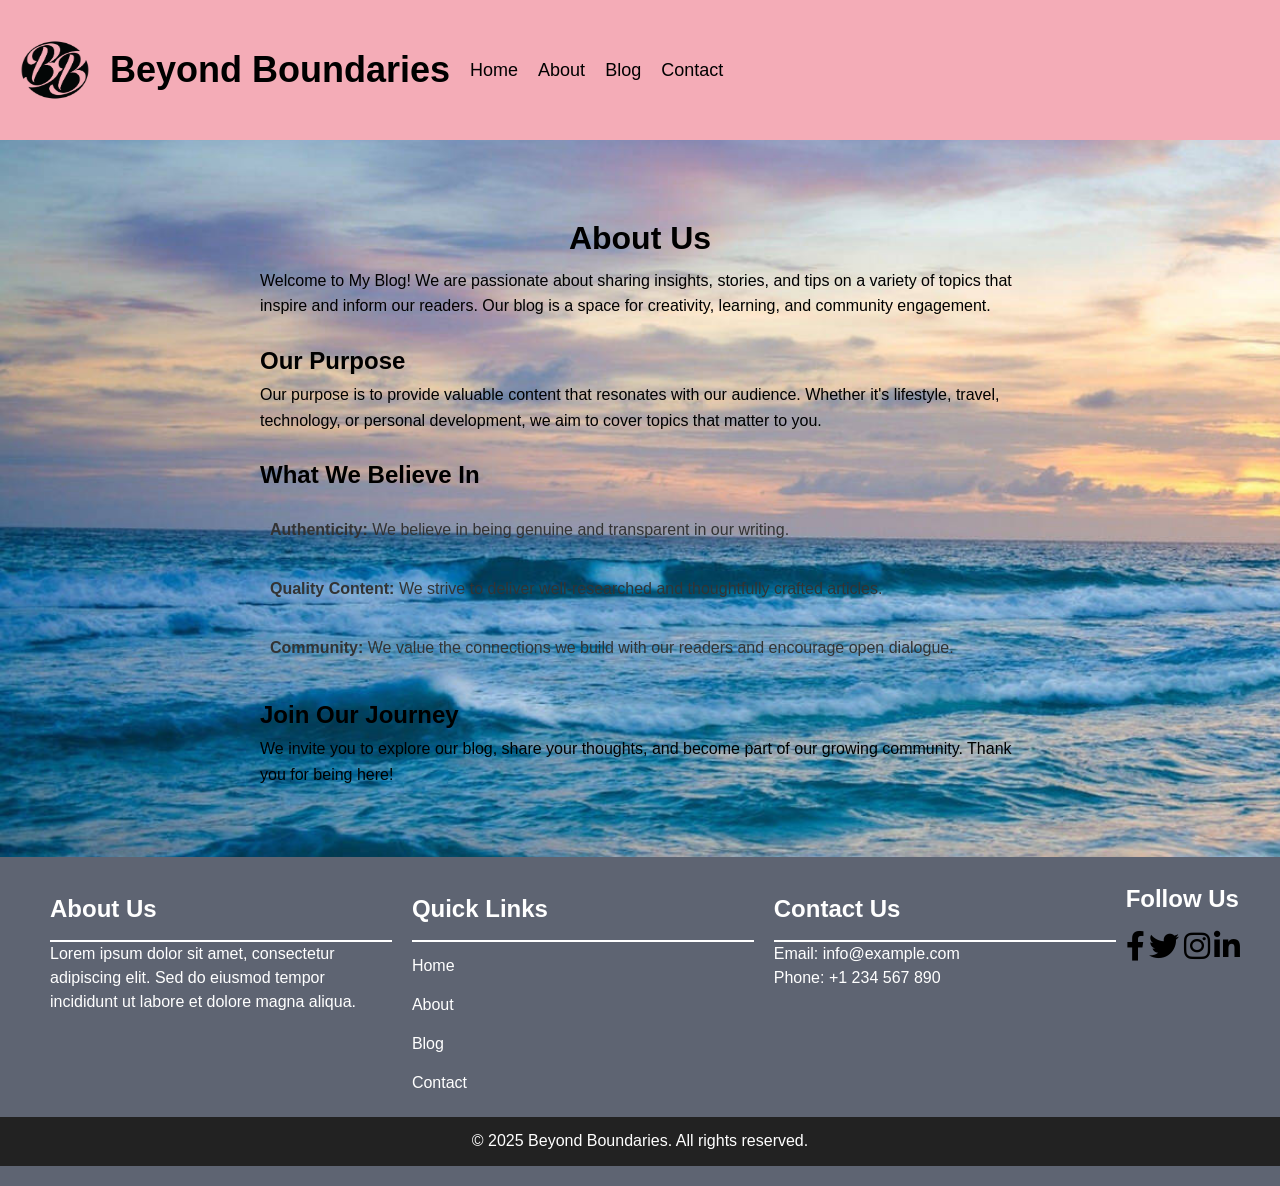
==== about.html @ 4023ff93 "comment" ====
<!DOCTYPE html>
<html lang="en">
<head>
    <meta charset="UTF-8">
    <meta name="viewport" content="width=device-width, initial-scale=1.0">
    <title>Personal Development & Lifestyle Blog</title>
    <link rel="shortcut icon" href="images/logoimage.jpeg" type="image/x-icon">
    <link rel="stylesheet" href="https://cdnjs.cloudflare.com/ajax/libs/font-awesome/6.0.0-beta3/css/all.min.css">
    <link rel="stylesheet" href="css/normalize.css">
    <link rel="stylesheet" href="css/style.css">
    <style>

.aboutcontainer {
    width: 80%;
    max-width: 800px;
    margin: 50px auto;
    padding: 20px;
   
}
    </style>
</head>

<body>
    
    <!-- Header -->
    <header>
        <div class="container">
            <img src="images/logoimage.jpeg" alt="">
            <h1>Beyond Boundaries</h1>
            <nav>
                <ul>
                    <li><a href="index.html">Home</a></li>
                    <li><a href="about.html">About</a></li>
                    <li><a href="blog.html">Blog</a></li>
                    <li><a href="contact.html">Contact</a></li>

                </ul>
            </nav>
        </div>
    </header>

<!-----------Main-------->
<div class="aboutcontainer">
    <h1 style="text-align: center; color: black;">About Us</h1>
    <p style="line-height: 1.6; color: black;">Welcome to My Blog! We are passionate about sharing insights, stories, and tips on a variety of topics that inspire and inform our readers. Our blog is a space for creativity, learning, and community engagement.</p>
    
    <h2 style="color: black; margin-top: 20px;">Our Purpose</h2>
    <p style="line-height: 1.6; color: black;">Our purpose is to provide valuable content that resonates with our audience. Whether it's lifestyle, travel, technology, or personal development, we aim to cover topics that matter to you.</p>
    
    <h2 style="color: black; margin-top: 20px;">What We Believe In</h2>
    <ul style="list-style-type: none; padding: 0;">
        <li style="margin: 10px 0; padding: 10px;"><strong>Authenticity:</strong> We believe in being genuine and transparent in our writing.</li>
        <li style="margin: 10px 0; padding: 10px;"><strong>Quality Content:</strong> We strive to deliver well-researched and thoughtfully crafted articles.</li>
        <li style="margin: 10px 0; padding: 10px;"><strong>Community:</strong> We value the connections we build with our readers and encourage open dialogue.</li>
    </ul>
    
    <h2 style="color: black; margin-top: 20px;">Join Our Journey</h2>
    <p style="line-height: 1.6; color: black;">We invite you to explore our blog, share your thoughts, and become part of our growing community. Thank you for being here!</p>
</div>


        <!-- Footer -->
        <footer>
            <div class="footer-container">
                <div class="footer-section about">
                    <h2>About Us</h2>
                    <p>Lorem ipsum dolor sit amet, consectetur adipiscing elit. Sed do eiusmod tempor incididunt ut labore et dolore magna aliqua.</p>
                </div>
                <div class="footer-section links">
                    <h2>Quick Links</h2>
                    <ul>
                        <li><a href="index.html">Home</a></li>
                        <li><a href="about.html">About</a></li>
                        <li><a href="blog.html">Blog</a></li>
                        <li><a href="contact.html">Contact</a></li>
                    </ul>
                </div>
                <div class="footer-section contact">
                    <h2>Contact Us</h2>
                    <p>Email: info@example.com</p>
                    <p>Phone: +1 234 567 890</p>
                </div>
                <div class="footer-section-social">
                    <h2>Follow Us</h2>
                    <a href="https://facebook.com" target="_blank"><i class="fab fa-facebook-f"></i></a>
                    <a href="https://twitter.com" target="_blank"><i class="fab fa-twitter"></i></a>
                    <a href="https://instagram.com" target="_blank"><i class="fab fa-instagram"></i></a>
                    <a href="https://linkedin.com" target="_blank"><i class="fab fa-linkedin-in"></i></a>
                </div>
            </div>
            <div class="footer-bottom">
                <p>&copy; 2025 Beyond Boundaries. All rights reserved.</p>
            </div>
        </footer>

</body>
</html>
---- css/style.css ----
/* Resetting some default styles */
* {
    margin: 0;
    padding: 0;
    box-sizing: border-box;
}

/* Body styles */
body {
    background-image: url("../images/bgimg.jpg");
    font-family: Arial, sans-serif;
    line-height: 1.8;
    color: #333;
    background-size: cover;
    background-repeat: no-repeat;

}

/* Header */
header {
    background-color: #f4acb7;
    color: black;
    padding: 20px 0;
}

header img{
    width: 70px;
    height: 60px;
    margin: 20px;
}

header .container {
    margin: 0 auto;
    display: flex;
    
    align-items: center;
}

header h1 {
    font-size: 36px;
}

header nav ul {
    list-style: none;
    display: flex;
    
}

header nav ul li {
    margin-left: 20px;
    
}

header nav ul li a {
    color: black;
    text-decoration: none;
    font-size: 18px;
   
}

header nav ul li a:hover {
    text-decoration: underline;
}



/* Main Content */
main {
    max-width: 1200px;
    margin: 40px auto;
    padding: 0 20px;
}

.intro {
    text-align: center;
    margin-bottom: 40px;
}

.intro h2 {
    font-size: 32px;
    margin-bottom: 10px;
}

.intro p {
    font-size: 18px;
    color: #666;
}

.search-container {
    display: flex;
    justify-content: center;
    align-items: center;
    margin-top: 50px;
}

.search-input {
    padding: 10px;
    font-size: 16px;
    border: 2px solid #333;
    border-radius: 5px 0 0 5px;
    outline: none;
    width: 300px; 
}

.search-button {
    padding: 10px 15px;
    font-size: 16px;
    border: none;
    border-radius: 0 5px 5px 0;
    background-color: #333;
    color: white;
    cursor: pointer;
}

.search-button:hover {
    background-color: #555; 
}



/* Blog Posts */
.blog-posts {
    display: flex;
    justify-content: space-between;
    flex-wrap: wrap;
}

.post {
    width: 30%;
    background-color: white;
    margin-bottom: 20px;
    padding: 20px;
    box-shadow: 0 4px 8px rgba(0, 0, 0, 0.1);
}

.post img {
    width: 100%;
    height: 250px;
    object-fit: cover;
    margin-bottom: 15px;
}

.post h3 {
    font-size: 24px;
    margin-bottom: 10px;
}

.post h3 a {
    text-decoration: none;
    color: #333;
}

.post h3 a:hover {
    color: #4CAF50;
}

.post p {
    color: #666;
    margin-bottom: 15px;
}

.read-more {
    color: #4CAF50;
    text-decoration: none;
    font-weight: bold;
}

.read-more:hover {
    text-decoration: underline;
}



/* Footer */

footer {
    background-color: #5e6472;
    color: #fff;
    padding: 20px 0;
}

.footer-container {
    display: flex;
    justify-content: space-around;
    flex-wrap: wrap;
    max-width: 1200px;
    margin: 0 auto;
}

.footer-section {
    flex: 1;
    min-width: 200px;
    margin: 10px;
}

.footer-section-social a{
    color: black;
    font-size: 30px;
}

.footer-section h2 {
    border-bottom: 2px solid #fff;
    padding-bottom: 10px;
}

.footer-section p {
    line-height: 1.5;
}

.footer-section ul {
    list-style-type: none;
    padding: 0;
}

.footer-section ul li {
    margin: 10px 0;
}

.footer-section ul li a {
    color: #fff;
    text-decoration: none;
}

.footer-section ul li a:hover {
    text-decoration: underline;
}

.social-icon {
    display: inline-block;
    margin: 5px 10px;
    color: #fff;
    text-decoration: none;
}

.footer-bottom {
    text-align: center;
    padding: 10px 0;
    background-color: #222;
}

.footer-bottom p {
    margin: 0;
}
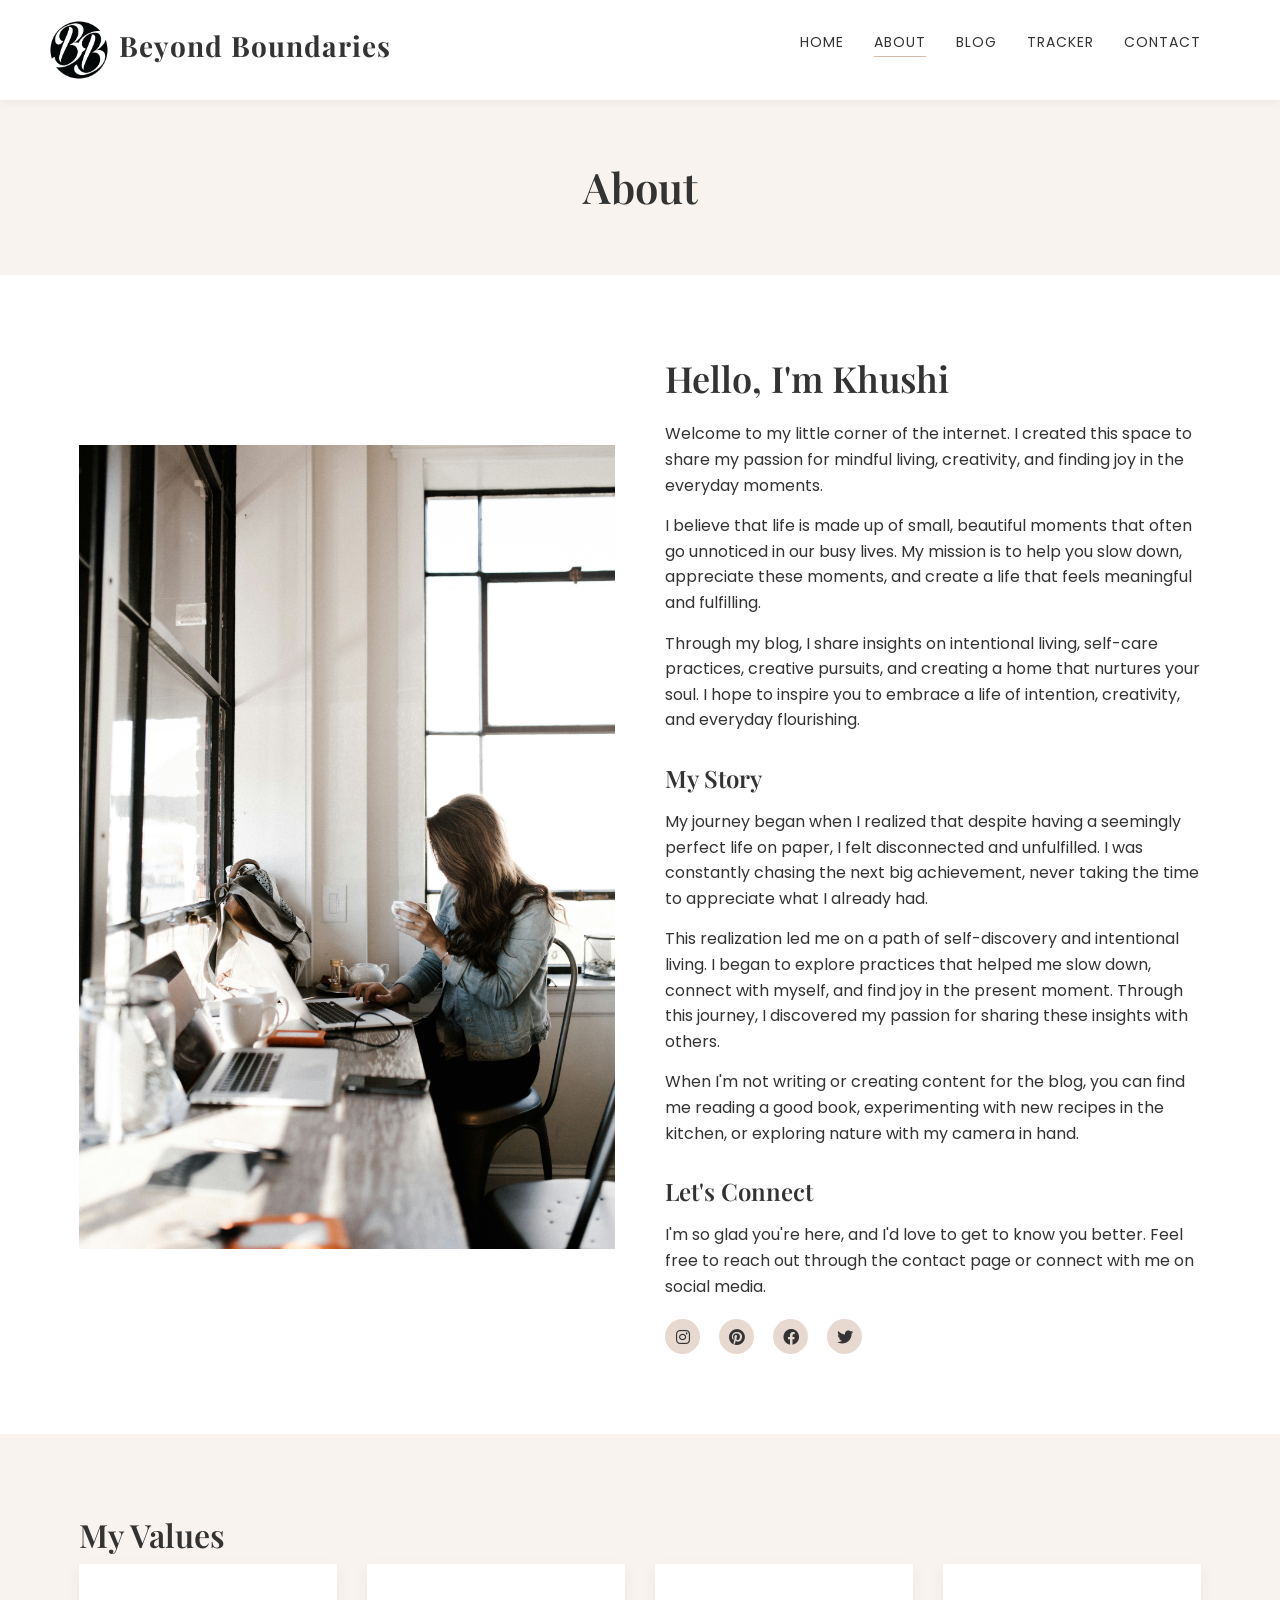
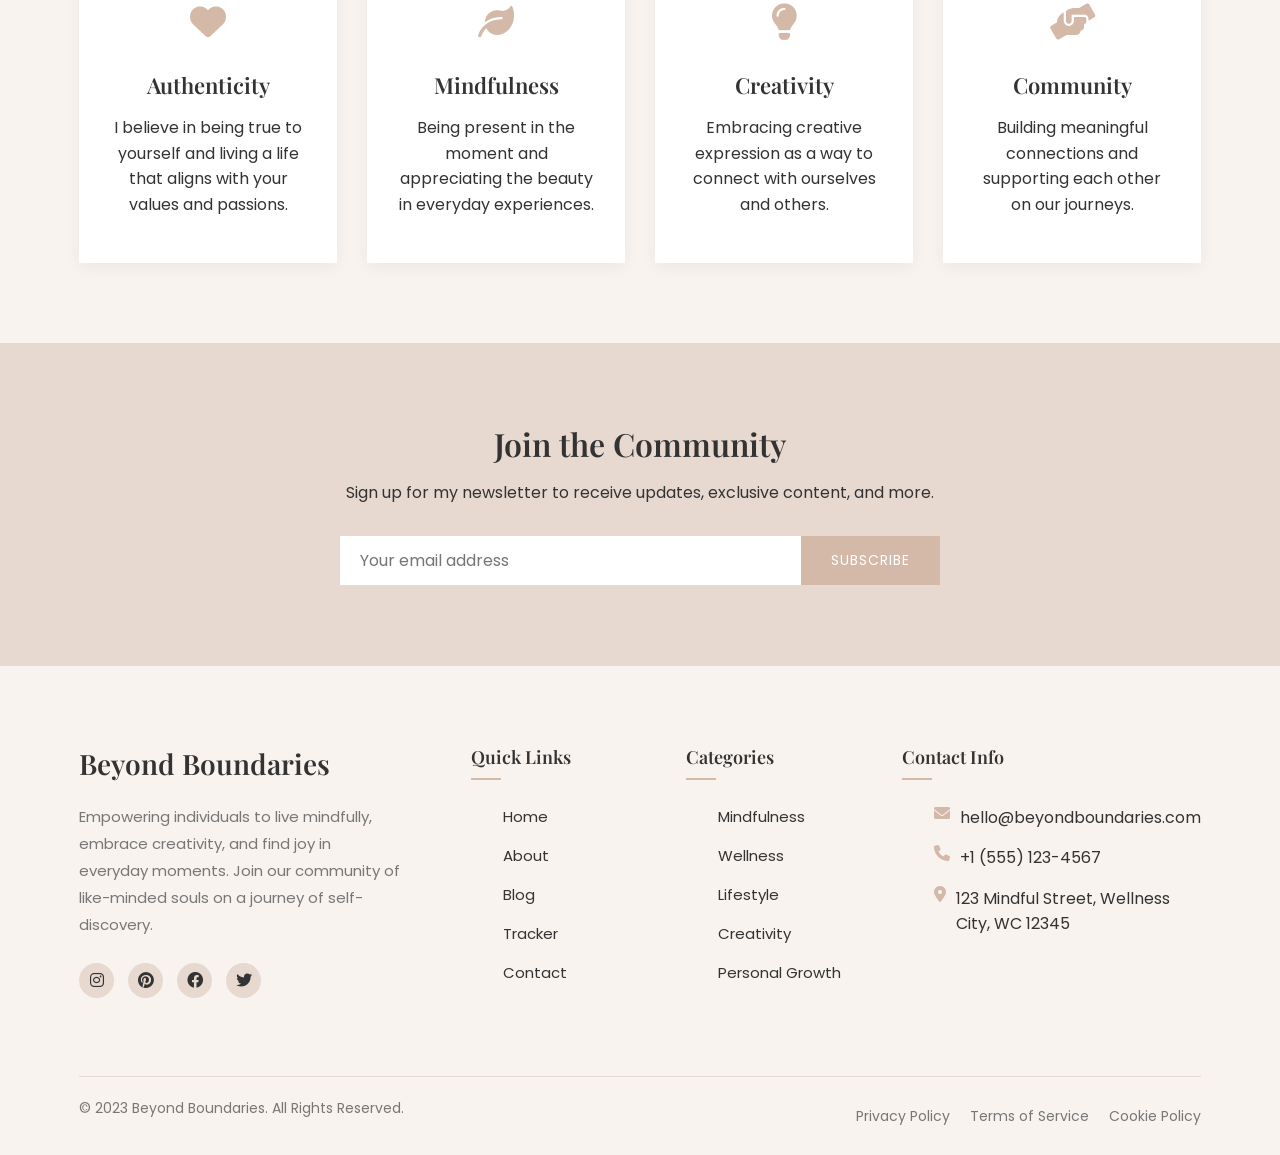
==== commit 725f596a: "update" ====
--- a/about.html
+++ b/about.html
@@ -3,95 +3,199 @@
 <head>
     <meta charset="UTF-8">
     <meta name="viewport" content="width=device-width, initial-scale=1.0">
-    <title>Personal Development & Lifestyle Blog</title>
-    <link rel="shortcut icon" href="images/logoimage.jpeg" type="image/x-icon">
+    <title>Beyond Boundaries</title>
+    <link href="https://cdn.jsdelivr.net/npm/bootstrap@5.3.0/dist/css/bootstrap.min.css" rel="stylesheet">
+    <link rel="stylesheet" href="css/style.css">
+    <link rel="shortcut icon" href="/images/logoimage.jpeg" type="image/x-icon">
+    <link rel="preconnect" href="https://fonts.googleapis.com">
+    <link rel="preconnect" href="https://fonts.gstatic.com" crossorigin>
+    <link href="https://fonts.googleapis.com/css2?family=Playfair+Display:wght@400;500;600;700&family=Poppins:wght@300;400;500&display=swap" rel="stylesheet">
     <link rel="stylesheet" href="https://cdnjs.cloudflare.com/ajax/libs/font-awesome/6.0.0-beta3/css/all.min.css">
-    <link rel="stylesheet" href="css/normalize.css">
-    <link rel="stylesheet" href="css/style.css">
-    <style>
-
-.aboutcontainer {
-    width: 80%;
-    max-width: 800px;
-    margin: 50px auto;
-    padding: 20px;
-   
-}
-    </style>
 </head>
-
 <body>
-    
-    <!-- Header -->
+    <!-- Header - Use this same header in all pages -->
     <header>
         <div class="container">
-            <img src="images/logoimage.jpeg" alt="">
-            <h1>Beyond Boundaries</h1>
             <nav>
-                <ul>
+                <div class="logo">
+                    <img src="images/logoimage.jpeg" alt="logo" width="60">
+                    <h1>Beyond Boundaries</h1>
+                </div>
+                <ul class="nav-links">
                     <li><a href="index.html">Home</a></li>
                     <li><a href="about.html">About</a></li>
                     <li><a href="blog.html">Blog</a></li>
+                    <li><a href="tracker.html">Tracker</a></li>
                     <li><a href="contact.html">Contact</a></li>
-
                 </ul>
+                <div class="hamburger">
+                    <span></span>
+                    <span></span>
+                    <span></span>
+                </div>
             </nav>
         </div>
     </header>
 
-<!-----------Main-------->
-<div class="aboutcontainer">
-    <h1 style="text-align: center; color: black;">About Us</h1>
-    <p style="line-height: 1.6; color: black;">Welcome to My Blog! We are passionate about sharing insights, stories, and tips on a variety of topics that inspire and inform our readers. Our blog is a space for creativity, learning, and community engagement.</p>
-    
-    <h2 style="color: black; margin-top: 20px;">Our Purpose</h2>
-    <p style="line-height: 1.6; color: black;">Our purpose is to provide valuable content that resonates with our audience. Whether it's lifestyle, travel, technology, or personal development, we aim to cover topics that matter to you.</p>
-    
-    <h2 style="color: black; margin-top: 20px;">What We Believe In</h2>
-    <ul style="list-style-type: none; padding: 0;">
-        <li style="margin: 10px 0; padding: 10px;"><strong>Authenticity:</strong> We believe in being genuine and transparent in our writing.</li>
-        <li style="margin: 10px 0; padding: 10px;"><strong>Quality Content:</strong> We strive to deliver well-researched and thoughtfully crafted articles.</li>
-        <li style="margin: 10px 0; padding: 10px;"><strong>Community:</strong> We value the connections we build with our readers and encourage open dialogue.</li>
-    </ul>
-    
-    <h2 style="color: black; margin-top: 20px;">Join Our Journey</h2>
-    <p style="line-height: 1.6; color: black;">We invite you to explore our blog, share your thoughts, and become part of our growing community. Thank you for being here!</p>
-</div>
-
-
-        <!-- Footer -->
-        <footer>
-            <div class="footer-container">
-                <div class="footer-section about">
-                    <h2>About Us</h2>
-                    <p>Lorem ipsum dolor sit amet, consectetur adipiscing elit. Sed do eiusmod tempor incididunt ut labore et dolore magna aliqua.</p>
-                </div>
-                <div class="footer-section links">
-                    <h2>Quick Links</h2>
-                    <ul>
-                        <li><a href="index.html">Home</a></li>
-                        <li><a href="about.html">About</a></li>
-                        <li><a href="blog.html">Blog</a></li>
-                        <li><a href="contact.html">Contact</a></li>
+    <section class="page-header">
+        <div class="container">
+            <h1>About</h1>
+        </div>
+    </section>
+
+    <section class="about-content">
+        <div class="container">
+            <div class="about-grid">
+                <div class="about-img">
+                    <img src="/images/about.jpg" alt="About Khushi">
+                </div>
+                <div class="about-text">
+                    <h2>Hello, I'm Khushi</h2>
+                    <p>Welcome to my little corner of the internet. I created this space to share my passion for mindful living, creativity, and finding joy in the everyday moments.</p>
+                    <p>I believe that life is made up of small, beautiful moments that often go unnoticed in our busy lives. My mission is to help you slow down, appreciate these moments, and create a life that feels meaningful and fulfilling.</p>
+                    <p>Through my blog, I share insights on intentional living, self-care practices, creative pursuits, and creating a home that nurtures your soul. I hope to inspire you to embrace a life of intention, creativity, and everyday flourishing.</p>
+                    <h3>My Story</h3>
+                    <p>My journey began when I realized that despite having a seemingly perfect life on paper, I felt disconnected and unfulfilled. I was constantly chasing the next big achievement, never taking the time to appreciate what I already had.</p>
+                    <p>This realization led me on a path of self-discovery and intentional living. I began to explore practices that helped me slow down, connect with myself, and find joy in the present moment. Through this journey, I discovered my passion for sharing these insights with others.</p>
+                    <p>When I'm not writing or creating content for the blog, you can find me reading a good book, experimenting with new recipes in the kitchen, or exploring nature with my camera in hand.</p>
+                    <h3>Let's Connect</h3>
+                    <p>I'm so glad you're here, and I'd love to get to know you better. Feel free to reach out through the <a href="contact.html">contact page</a> or connect with me on social media.</p>
+                    <div class="social-links about-social">
+                        <a href="#"><i class="fab fa-instagram"></i></a>
+                        <a href="#"><i class="fab fa-pinterest"></i></a>
+                        <a href="#"><i class="fab fa-facebook"></i></a>
+                        <a href="#"><i class="fab fa-twitter"></i></a>
+                    </div>
+                </div>
+            </div>
+        </div>
+    </section>
+
+    <section class="values">
+        <div class="container">
+            <h2 class="section-title">My Values</h2>
+            <div class="values-grid">
+                <div class="value-item">
+                    <div class="value-icon">
+                        <i class="fas fa-heart"></i>
+                    </div>
+                    <h3>Authenticity</h3>
+                    <p>I believe in being true to yourself and living a life that aligns with your values and passions.</p>
+                </div>
+                <div class="value-item">
+                    <div class="value-icon">
+                        <i class="fas fa-leaf"></i>
+                    </div>
+                    <h3>Mindfulness</h3>
+                    <p>Being present in the moment and appreciating the beauty in everyday experiences.</p>
+                </div>
+                <div class="value-item">
+                    <div class="value-icon">
+                        <i class="fas fa-lightbulb"></i>
+                    </div>
+                    <h3>Creativity</h3>
+                    <p>Embracing creative expression as a way to connect with ourselves and others.</p>
+                </div>
+                <div class="value-item">
+                    <div class="value-icon">
+                        <i class="fas fa-hands-helping"></i>
+                    </div>
+                    <h3>Community</h3>
+                    <p>Building meaningful connections and supporting each other on our journeys.</p>
+                </div>
+            </div>
+        </div>
+    </section>
+
+    <section class="newsletter">
+        <div class="container">
+            <div class="newsletter-content">
+                <h2>Join the Community</h2>
+                <p>Sign up for my newsletter to receive updates, exclusive content, and more.</p>
+                <form class="newsletter-form">
+                    <input type="email" placeholder="Your email address" required>
+                    <button type="submit" class="btn">Subscribe</button>
+                </form>
+            </div>
+        </div>
+    </section>
+
+    <!-- Footer - Use this same footer in all pages -->
+    <footer>
+        <div class="container">
+            <div class="footer-content">
+                <div class="footer-about">
+                    <div class="footer-logo">
+                        <h2>Beyond Boundaries</h2>
+                    </div>
+                    <p>Empowering individuals to live mindfully, embrace creativity, and find joy in everyday moments. Join our community of like-minded souls on a journey of self-discovery.</p>
+                    <div class="social-links">
+                        <a href="#"><i class="fab fa-instagram"></i></a>
+                        <a href="#"><i class="fab fa-pinterest"></i></a>
+                        <a href="#"><i class="fab fa-facebook"></i></a>
+                        <a href="#"><i class="fab fa-twitter"></i></a>
+                    </div>
+                </div>
+
+                <div class="footer-section">
+                    <h3>Quick Links</h3>
+                    <div class="footer-links">
+                        <ul>
+                            <li><a href="index.html">Home</a></li>
+                            <li><a href="about.html">About</a></li>
+                            <li><a href="blog.html">Blog</a></li>
+                            <li><a href="tracker.html">Tracker</a></li>
+                            <li><a href="contact.html">Contact</a></li>
+                        </ul>
+                    </div>
+                </div>
+
+                <div class="footer-section">
+                    <h3>Categories</h3>
+                    <div class="footer-links">
+                        <ul>
+                            <li><a href="#">Mindfulness</a></li>
+                            <li><a href="#">Wellness</a></li>
+                            <li><a href="#">Lifestyle</a></li>
+                            <li><a href="#">Creativity</a></li>
+                            <li><a href="#">Personal Growth</a></li>
+                        </ul>
+                    </div>
+                </div>
+
+                <div class="footer-section">
+                    <h3>Contact Info</h3>
+                    <ul class="footer-contact">
+                        <li>
+                            <i class="fas fa-envelope"></i>
+                            <span>hello@beyondboundaries.com</span>
+                        </li>
+                        <li>
+                            <i class="fas fa-phone"></i>
+                            <span>+1 (555) 123-4567</span>
+                        </li>
+                        <li>
+                            <i class="fas fa-map-marker-alt"></i>
+                            <span>123 Mindful Street, Wellness City, WC 12345</span>
+                        </li>
                     </ul>
                 </div>
-                <div class="footer-section contact">
-                    <h2>Contact Us</h2>
-                    <p>Email: info@example.com</p>
-                    <p>Phone: +1 234 567 890</p>
-                </div>
-                <div class="footer-section-social">
-                    <h2>Follow Us</h2>
-                    <a href="https://facebook.com" target="_blank"><i class="fab fa-facebook-f"></i></a>
-                    <a href="https://twitter.com" target="_blank"><i class="fab fa-twitter"></i></a>
-                    <a href="https://instagram.com" target="_blank"><i class="fab fa-instagram"></i></a>
-                    <a href="https://linkedin.com" target="_blank"><i class="fab fa-linkedin-in"></i></a>
-                </div>
-            </div>
+            </div>
+
             <div class="footer-bottom">
-                <p>&copy; 2025 Beyond Boundaries. All rights reserved.</p>
-            </div>
-        </footer>
-
+                <div class="copyright">
+                    <p>&copy; 2023 Beyond Boundaries. All Rights Reserved.</p>
+                </div>
+                <div class="footer-bottom-links">
+                    <a href="#">Privacy Policy</a>
+                    <a href="#">Terms of Service</a>
+                    <a href="#">Cookie Policy</a>
+                </div>
+            </div>
+        </div>
+    </footer>
+
+    <script src="js/script.js"></script>
 </body>
-</html>+</html>
+
--- a/css/style.css
+++ b/css/style.css
@@ -1,243 +1,1243 @@
-/* Resetting some default styles */
+/* Base Styles */
+:root {
+    --primary-color: #f8f3ef;
+    --secondary-color: #e8d9d0;
+    --accent-color: #d4b8a8;
+    --text-color: #333333;
+    --light-text: #777777;
+    --white: #ffffff;
+    --black: #000000;
+    --transition: all 0.3s ease;
+}
+
 * {
     margin: 0;
     padding: 0;
     box-sizing: border-box;
 }
 
-/* Body styles */
 body {
-    background-image: url("../images/bgimg.jpg");
-    font-family: Arial, sans-serif;
+    font-family: 'Poppins', sans-serif;
+    color: var(--text-color);
+    background-color: var(--white);
+    line-height: 1.6;
+}
+
+h1, h2, h3, h4, h5, h6 {
+    font-family: 'Playfair Display', serif;
+    font-weight: 600;
+    line-height: 1.3;
+}
+
+a {
+    text-decoration: none;
+    color: var(--text-color);
+    transition: var(--transition);
+}
+
+a:hover {
+    color: var(--accent-color);
+}
+
+img {
+    max-width: 100%;
+    height: auto;
+    display: block;
+}
+
+.container {
+    width: 90%;
+    max-width: 1200px;
+    margin: 0 auto;
+    padding: 0 15px;
+}
+
+.btn {
+    display: inline-block;
+    padding: 12px 30px;
+    background-color: var(--accent-color);
+    color: var(--white);
+    border: none;
+    border-radius: 0;
+    font-size: 14px;
+    letter-spacing: 1px;
+    text-transform: uppercase;
+    cursor: pointer;
+    transition: var(--transition);
+}
+
+.btn:hover {
+    background-color: var(--text-color);
+    color: var(--white);
+}
+
+/* Header Styles */
+header {
+    padding: 20px 0;
+    background-color: var(--white);
+    position: sticky;
+    top: 0;
+    z-index: 1000;
+    box-shadow: 0 2px 10px rgba(0, 0, 0, 0.05);
+}
+
+nav {
+    display: flex;
+    justify-content: space-between;
+    align-items: center;
+}
+
+.logo {
+    display: flex;
+    align-items: center;
+    margin-left: -30px;
+}
+
+.logo img {
+    margin-right: 10px;
+}
+
+.logo h1 {
+    font-size: 28px;
+    font-weight: 700;
+    letter-spacing: 1px;
+}
+
+.nav-links {
+    display: flex;
+    list-style: none;
+}
+
+.nav-links li {
+    margin-left: 30px;
+}
+
+.nav-links a {
+    font-size: 14px;
+    text-transform: uppercase;
+    letter-spacing: 1px;
+    position: relative;
+}
+
+.nav-links a:after {
+    content: '';
+    position: absolute;
+    bottom: -5px;
+    left: 0;
+    width: 0;
+    height: 1px;
+    background-color: var(--accent-color);
+    transition: var(--transition);
+}
+
+.nav-links a:hover:after,
+.nav-links a.active:after {
+    width: 100%;
+}
+
+.hamburger {
+    display: none;
+    cursor: pointer;
+}
+
+.hamburger span {
+    display: block;
+    width: 25px;
+    height: 2px;
+    background-color: var(--text-color);
+    margin: 5px 0;
+    transition: var(--transition);
+}
+
+/* Hero Section */
+.hero {
+    height: 80vh;
+    position: relative;
+}
+
+.carousel,
+.carousel-inner,
+.carousel-item {
+    height: 100%;
+}
+
+.carousel-item img {
+    object-fit: cover;
+    height: 100%;
+    width: 100%;
+}
+
+.carousel-item::before {
+    content: '';
+    position: absolute;
+    top: 0;
+    left: 0;
+    width: 100%;
+    height: 100%;
+    background-color: rgba(0, 0, 0, 0.3);
+    z-index: 1;
+}
+
+.carousel-caption {
+    z-index: 2;
+    top: 50%;
+    transform: translateY(-50%);
+    bottom: auto;
+}
+
+.carousel-indicators {
+    z-index: 3;
+}
+
+.carousel-control-prev,
+.carousel-control-next {
+    z-index: 3;
+}
+
+/* Optional: Style the carousel indicators */
+.carousel-indicators [data-bs-target] {
+    width: 12px;
+    height: 12px;
+    border-radius: 50%;
+    margin: 0 6px;
+}
+
+/* Featured Section */
+.featured {
+    padding: 80px 0;
+    background-color: var(--primary-color);
+}
+
+.featured-grid {
+    display: grid;
+    grid-template-columns: repeat(3, 1fr);
+    gap: 30px;
+}
+
+/* Blog Styles */
+.blog-grid {
+    display: grid;
+    grid-template-columns: 2fr 1fr;
+    gap: 50px;
+}
+
+.blog-post {
+    margin-bottom: 50px;
+    background-color: var(--white);
+    box-shadow: 0 5px 15px rgba(0, 0, 0, 0.05);
+}
+
+.blog-text {
+    padding: 30px;
+}
+
+.blog-text h2 {
+    font-size: 28px;
+    margin: 10px 0;
+}
+
+.post-meta {
+    font-size: 14px;
+    color: var(--light-text);
+    margin-bottom: 15px;
+}
+
+/* About Section */
+.about-preview {
+    padding: 80px 0;
+}
+
+.about-grid {
+    display: grid;
+    grid-template-columns: 1fr 1fr;
+    gap: 50px;
+    align-items: center;
+}
+
+/* Instagram Section */
+.instagram {
+    padding: 80px 0;
+    background-color: var(--primary-color);
+}
+
+.instagram-grid {
+    display: grid;
+    grid-template-columns: repeat(6, 1fr);
+    gap: 10px;
+}
+
+.instagram-item {
+    position: relative;
+    overflow: hidden;
+}
+
+.instagram-item:after {
+    content: '';
+    position: absolute;
+    top: 0;
+    left: 0;
+    width: 100%;
+    height: 100%;
+    background-color: rgba(0, 0, 0, 0.3);
+    opacity: 0;
+    transition: var(--transition);
+}
+
+.instagram-item:hover:after {
+    opacity: 1;
+}
+
+.instagram-cta {
+    text-align: center;
+    margin-top: 30px;
+}
+
+/* Newsletter Section */
+.newsletter {
+    padding: 80px 0;
+    background-color: var(--secondary-color);
+    text-align: center;
+}
+
+.newsletter-content {
+    max-width: 600px;
+    margin: 0 auto;
+}
+
+.newsletter-content h2 {
+    font-size: 32px;
+    margin-bottom: 15px;
+}
+
+.newsletter-content p {
+    margin-bottom: 30px;
+}
+
+.newsletter-form {
+    display: flex;
+    justify-content: center;
+}
+
+.newsletter-form input {
+    width: 100%;
+    padding: 12px 20px;
+    border: none;
+    outline: none;
+}
+
+.newsletter-form button {
+    border-radius: 0;
+}
+
+/* Footer Styles */
+footer {
+    padding: 80px 0 20px;
+    background-color: var(--primary-color);
+    border-top: 1px solid var(--secondary-color);
+}
+
+.footer-content {
+    display: grid;
+    grid-template-columns: 2fr 1fr 1fr 1fr;
+    gap: 40px;
+    margin-bottom: 60px;
+}
+
+.footer-about {
+    padding-right: 30px;
+}
+
+.footer-logo h2 {
+    font-size: 28px;
+    margin-bottom: 20px;
+}
+
+.footer-about p {
+    color: var(--light-text);
+    margin-bottom: 25px;
+    font-size: 15px;
     line-height: 1.8;
-    color: #333;
-    background-size: cover;
-    background-repeat: no-repeat;
-
-}
-
-/* Header */
-header {
-    background-color: #f4acb7;
-    color: black;
-    padding: 20px 0;
-}
-
-header img{
-    width: 70px;
-    height: 60px;
-    margin: 20px;
-}
-
-header .container {
-    margin: 0 auto;
-    display: flex;
-    
+}
+
+.footer-section h3 {
+    font-size: 18px;
+    margin-bottom: 25px;
+    position: relative;
+    padding-bottom: 10px;
+}
+
+.footer-section h3::after {
+    content: '';
+    position: absolute;
+    left: 0;
+    bottom: 0;
+    width: 30px;
+    height: 2px;
+    background-color: var(--accent-color);
+}
+
+.footer-links ul {
+    display: flex;
+    flex-direction: column;
+    list-style: none;
+}
+
+.footer-links li {
+    margin-bottom: 15px;
+}
+
+.footer-links a {
+    font-size: 15px;
+    transition: var(--transition);
+    display: flex;
     align-items: center;
 }
 
-header h1 {
+.footer-links a:hover {
+    padding-left: 5px;
+}
+
+.footer-contact li {
+    margin-bottom: 15px;
+    display: flex;
+    align-items: flex-start;
+}
+
+.footer-contact i {
+    margin-right: 10px;
+    color: var(--accent-color);
+}
+
+.social-links {
+    margin-top: 25px;
+}
+
+.social-links a {
+    display: inline-flex;
+    align-items: center;
+    justify-content: center;
+    width: 35px;
+    height: 35px;
+    background-color: var(--secondary-color);
+    border-radius: 50%;
+    margin-right: 10px;
+    transition: var(--transition);
+}
+
+.social-links a:hover {
+    background-color: var(--accent-color);
+    transform: translateY(-3px);
+}
+
+.social-links i {
+    font-size: 16px;
+    color: var(--text-color);
+}
+
+.footer-bottom {
+    padding-top: 20px;
+    border-top: 1px solid var(--secondary-color);
+    display: flex;
+    justify-content: space-between;
+    align-items: center;
+}
+
+.copyright {
+    text-align: left;
+    font-size: 14px;
+    color: var(--light-text);
+}
+
+.footer-bottom-links {
+    display: flex;
+    gap: 20px;
+}
+
+.footer-bottom-links a {
+    font-size: 14px;
+    color: var(--light-text);
+}
+
+@media (max-width: 768px) {
+    .footer-content {
+        grid-template-columns: 1fr;
+        text-align: center;
+        gap: 40px;
+    }
+
+    .footer-about {
+        padding-right: 0;
+    }
+
+    .footer-section h3::after {
+        left: 50%;
+        transform: translateX(-50%);
+    }
+
+    .footer-links ul {
+        align-items: center;
+    }
+
+    .footer-contact li {
+        justify-content: center;
+    }
+
+    .social-links {
+        text-align: center;
+    }
+
+    .footer-bottom {
+        flex-direction: column;
+        gap: 15px;
+        text-align: center;
+    }
+
+    .copyright {
+        text-align: center;
+    }
+}
+
+/* Page Header */
+.page-header {
+    background-color: var(--primary-color);
+    padding: 60px 0;
+    text-align: center;
+}
+
+.page-header h1 {
+    font-size: 42px;
+    margin: 0;
+}
+
+/* About Page Styles */
+.about-content {
+    padding: 80px 0;
+}
+
+.about-text h2 {
     font-size: 36px;
-}
-
-header nav ul {
+    margin-bottom: 20px;
+}
+
+.about-text h3 {
+    font-size: 24px;
+    margin: 30px 0 15px;
+}
+
+.about-text p {
+    margin-bottom: 15px;
+}
+
+.about-social {
+    margin-top: 20px;
+}
+
+.about-social a {
+    margin-right: 15px;
+    font-size: 18px;
+}
+
+.values {
+    padding: 80px 0;
+    background-color: var(--primary-color);
+}
+
+.values-grid {
+    display: grid;
+    grid-template-columns: repeat(4, 1fr);
+    gap: 30px;
+}
+
+.value-item {
+    background-color: var(--white);
+    padding: 30px;
+    text-align: center;
+    box-shadow: 0 5px 15px rgba(0, 0, 0, 0.05);
+    transition: var(--transition);
+}
+
+.value-item:hover {
+    transform: translateY(-10px);
+}
+
+.value-icon {
+    font-size: 36px;
+    color: var(--accent-color);
+    margin-bottom: 20px;
+}
+
+.value-item h3 {
+    font-size: 22px;
+    margin-bottom: 15px;
+}
+
+/* Contact Page Styles */
+.contact-content {
+    padding: 80px 0;
+}
+
+.contact-grid {
+    display: grid;
+    grid-template-columns: 1fr 1fr;
+    gap: 50px;
+}
+
+.contact-info h2,
+.contact-form-container h2 {
+    font-size: 32px;
+    margin-bottom: 20px;
+}
+
+.contact-details {
+    margin-top: 30px;
+}
+
+.contact-item {
+    display: flex;
+    align-items: flex-start;
+    margin-bottom: 30px;
+}
+
+.contact-icon {
+    font-size: 24px;
+    color: var(--accent-color);
+    margin-right: 15px;
+    min-width: 30px;
+}
+
+.contact-text h3 {
+    font-size: 20px;
+    margin-bottom: 5px;
+}
+
+.contact-social a {
+    margin-right: 15px;
+    font-size: 18px;
+}
+
+.form-group {
+    margin-bottom: 20px;
+}
+
+.form-group label {
+    display: block;
+    margin-bottom: 5px;
+    font-weight: 500;
+}
+
+.form-group input,
+.form-group textarea {
+    width: 100%;
+    padding: 12px;
+    border: 1px solid var(--secondary-color);
+    outline: none;
+    transition: var(--transition);
+}
+
+.form-group input:focus,
+.form-group textarea:focus {
+    border-color: var(--accent-color);
+}
+
+.faq {
+    padding: 80px 0;
+    background-color: var(--primary-color);
+}
+
+.faq-item {
+    background-color: var(--white);
+    padding: 30px;
+    margin-bottom: 20px;
+    box-shadow: 0 5px 15px rgba(0, 0, 0, 0.05);
+}
+
+.faq-item h3 {
+    font-size: 22px;
+    margin-bottom: 10px;
+    position: relative;
+}
+
+/* Blog Page Styles */
+.blog-content {
+    padding: 80px 0;
+}
+
+.blog-grid {
+    display: grid;
+    grid-template-columns: 2fr 1fr;
+    gap: 50px;
+}
+
+.blog-post {
+    margin-bottom: 50px;
+    background-color: var(--white);
+    box-shadow: 0 5px 15px rgba(0, 0, 0, 0.05);
+}
+
+.blog-text {
+    padding: 30px;
+}
+
+.blog-text h2 {
+    font-size: 28px;
+    margin: 10px 0;
+}
+
+.post-meta {
+    font-size: 14px;
+    color: var(--light-text);
+    margin-bottom: 15px;
+}
+
+.post-date {
+    margin-right: 15px;
+}
+
+.pagination {
+    display: flex;
+    justify-content: center;
+    margin-top: 50px;
+}
+
+.pagination a {
+    display: inline-block;
+    padding: 8px 15px;
+    margin: 0 5px;
+    border: 1px solid var(--secondary-color);
+    transition: var(--transition);
+}
+
+.pagination a.active,
+.pagination a:hover {
+    background-color: var(--accent-color);
+    color: var(--white);
+    border-color: var(--accent-color);
+}
+
+.pagination a.next {
+    padding: 8px 20px;
+}
+
+.sidebar-widget {
+    background-color: var(--white);
+    padding: 30px;
+    margin-bottom: 30px;
+    box-shadow: 0 5px 15px rgba(0, 0, 0, 0.05);
+}
+
+.widget-title {
+    margin-bottom: 20px;
+    position: relative;
+    padding-bottom: 10px;
+}
+
+.widget-title:after {
+    content: '';
+    position: absolute;
+    bottom: 0;
+    left: 0;
+    width: 40px;
+    height: 2px;
+    background-color: var(--accent-color);
+}
+
+.widget-title h3 {
+    font-size: 22px;
+}
+
+.about-widget {
+    text-align: center;
+}
+
+.about-img {
+    margin-bottom: 15px;
+}
+
+.about-widget p {
+    margin-bottom: 20px;
+}
+
+.categories-widget ul {
     list-style: none;
-    display: flex;
-    
-}
-
-header nav ul li {
-    margin-left: 20px;
-    
-}
-
-header nav ul li a {
-    color: black;
-    text-decoration: none;
-    font-size: 18px;
-   
-}
-
-header nav ul li a:hover {
-    text-decoration: underline;
-}
-
-
-
-/* Main Content */
-main {
-    max-width: 1200px;
-    margin: 40px auto;
-    padding: 0 20px;
-}
-
-.intro {
+}
+
+.categories-widget li {
+    margin-bottom: 10px;
+    border-bottom: 1px solid var(--secondary-color);
+    padding-bottom: 10px;
+}
+
+.categories-widget a {
+    display: flex;
+    justify-content: space-between;
+}
+
+.popular-post {
+    display: flex;
+    margin-bottom: 15px;
+}
+
+.popular-img {
+    width: 80px;
+    margin-right: 15px;
+}
+
+.popular-text h4 {
+    font-size: 16px;
+    margin-bottom: 5px;
+}
+
+.popular-text span {
+    font-size: 12px;
+    color: var(--light-text);
+}
+
+.instagram-grid-small {
+    display: grid;
+    grid-template-columns: repeat(3, 1fr);
+    gap: 10px;
+    margin-bottom: 15px;
+}
+
+/* Responsive Styles */
+@media (max-width: 992px) {
+    .featured-grid {
+        grid-template-columns: repeat(2, 1fr);
+    }
+
+    .instagram-grid {
+        grid-template-columns: repeat(3, 1fr);
+    }
+
+    .values-grid {
+        grid-template-columns: repeat(2, 1fr);
+    }
+
+    .blog-grid {
+        grid-template-columns: 1fr;
+    }
+}
+
+@media (max-width: 768px) {
+    .hamburger {
+        display: block;
+    }
+
+    .nav-links {
+        position: fixed;
+        top: 80px;
+        left: -100%;
+        width: 100%;
+        height: calc(100vh - 80px);
+        background-color: var(--white);
+        flex-direction: column;
+        align-items: center;
+        justify-content: center;
+        transition: var(--transition);
+    }
+
+    .nav-links.active {
+        left: 0;
+    }
+
+    .nav-links li {
+        margin: 15px 0;
+    }
+
+    .hero-content h1 {
+        font-size: 36px;
+    }
+
+    .about-grid {
+        grid-template-columns: 1fr;
+    }
+
+    .featured-grid {
+        grid-template-columns: 1fr;
+    }
+
+    .contact-grid {
+        grid-template-columns: 1fr;
+    }
+
+    .values-grid {
+        grid-template-columns: 1fr;
+    }
+
+    .blog-grid {
+        grid-template-columns: 1fr;
+    }
+
+    .footer-content {
+        flex-direction: column;
+        text-align: center;
+    }
+
+    .footer-logo, .footer-links, .social-links {
+        margin-bottom: 20px;
+    }
+
+    .footer-links ul {
+        justify-content: center;
+    }
+
+    .newsletter-form {
+        flex-direction: column;
+    }
+
+    .newsletter-form input {
+        margin-bottom: 10px;
+    }
+}
+
+@media (max-width: 576px) {
+    .instagram-grid {
+        grid-template-columns: repeat(2, 1fr);
+    }
+}
+
+/* Tracker Styles */
+.tracker-section {
+    padding: 60px 0;
+    background-color: var(--primary-color);
+}
+
+.tracker-header {
     text-align: center;
     margin-bottom: 40px;
 }
 
-.intro h2 {
-    font-size: 32px;
+.tracker-grid {
+    display: grid;
+    grid-template-columns: repeat(2, 1fr);
+    gap: 30px;
+    margin-bottom: 40px;
+}
+
+.tracker-card {
+    background-color: var(--white);
+    padding: 30px;
+    border-radius: 15px;
+    box-shadow: 0 5px 15px rgba(0, 0, 0, 0.05);
+}
+
+.tracker-card h2 {
+    margin-bottom: 20px;
+    font-size: 24px;
+    color: var(--text-color);
+}
+
+/* Mood Tracker */
+.mood-buttons {
+    display: grid;
+    grid-template-columns: repeat(5, 1fr);
+    gap: 10px;
+    margin-bottom: 20px;
+}
+
+.mood-btn {
+    border: none;
+    background: var(--primary-color);
+    padding: 15px;
+    border-radius: 10px;
+    cursor: pointer;
+    transition: var(--transition);
+}
+
+.mood-btn:hover {
+    background: var(--accent-color);
+    color: var(--white);
+}
+
+.mood-btn i {
+    font-size: 24px;
+    margin-bottom: 5px;
+}
+
+.mood-btn span {
+    display: block;
+    font-size: 12px;
+}
+
+.mood-btn.selected {
+    background: var(--accent-color);
+    color: var(--white);
+}
+
+.mood-notes textarea {
+    width: 100%;
+    padding: 15px;
+    border: 1px solid var(--secondary-color);
+    border-radius: 10px;
+    margin-bottom: 15px;
+    min-height: 100px;
+    resize: vertical;
+}
+
+/* Habit Tracker */
+.habit-list {
+    margin-bottom: 20px;
+}
+
+.habit-item {
+    display: flex;
+    align-items: center;
+    padding: 15px;
+    border-bottom: 1px solid var(--secondary-color);
+}
+
+.habit-item:last-child {
+    border-bottom: none;
+}
+
+.habit-item input[type="checkbox"] {
+    margin-right: 15px;
+}
+
+.habit-item label {
+    flex-grow: 1;
+    margin-bottom: 0;
+}
+
+.streak {
+    font-size: 14px;
+    color: var(--accent-color);
+}
+
+.add-habit {
+    display: flex;
+    gap: 10px;
+}
+
+.add-habit input {
+    flex-grow: 1;
+    padding: 10px;
+    border: 1px solid var(--secondary-color);
+    border-radius: 5px;
+}
+
+/* Calendar */
+.calendar {
+    grid-column: 1 / -1;
+}
+
+#calendar {
+    display: grid;
+    grid-template-columns: repeat(7, 1fr);
+    gap: 5px;
+    padding: 20px;
+}
+
+.calendar-header {
+    display: contents;
+}
+
+.calendar-header div {
+    text-align: center;
+    font-weight: bold;
+    padding: 10px;
+    background-color: var(--primary-color);
+    color: var(--white);
+    border-radius: 5px;
+}
+
+.calendar-day {
+    aspect-ratio: 1;
+    padding: 5px;
+    border: 1px solid var(--secondary-color);
+    border-radius: 5px;
+    display: flex;
+    flex-direction: column;
+    align-items: center;
+    justify-content: center;
+    position: relative;
+    background-color: var(--white);
+}
+
+.calendar-day.empty {
+    background-color: #f5f5f5;
+    border: none;
+}
+
+.calendar-day.partial {
+    background-color: #fff3cd;
+}
+
+.calendar-day.complete {
+    background-color: #d4edda;
+}
+
+.day-number {
+    font-size: 14px;
+    font-weight: bold;
+}
+
+.habit-count {
+    font-size: 12px;
+    color: var(--accent-color);
+}
+
+/* Responsive Calendar */
+@media (max-width: 768px) {
+    #calendar {
+        gap: 2px;
+    }
+
+    .calendar-day {
+        padding: 2px;
+    }
+
+    .day-number {
+        font-size: 12px;
+    }
+
+    .habit-count {
+        font-size: 10px;
+    }
+}
+
+@media (max-width: 768px) {
+    .tracker-grid {
+        grid-template-columns: 1fr;
+    }
+
+    .mood-buttons {
+        grid-template-columns: repeat(3, 1fr);
+    }
+}
+
+/* Calendar Mood Styles */
+.calendar-day {
+    position: relative;
+    min-height: 60px;
+}
+
+.mood-emoji {
+    position: absolute;
+    bottom: 2px;
+    right: 2px;
+    font-size: 14px;
+}
+
+.calendar-day .habit-count {
+    position: absolute;
+    top: 2px;
+    right: 2px;
+}
+
+/* Mood Button Styles */
+.mood-btn.selected {
+    background: var(--accent-color);
+    color: var(--white);
+    transform: scale(1.05);
+}
+
+@media (max-width: 768px) {
+    .mood-emoji {
+        font-size: 12px;
+    }
+    
+    .calendar-day {
+        min-height: 45px;
+    }
+}
+
+/* Language Toggle */
+.language-toggle {
+    position: relative;
+    padding: 8px 16px;
+    background: var(--accent-color);
+    color: var(--white);
+    border: none;
+    border-radius: 4px;
+    cursor: pointer;
+    font-weight: 500;
+    transition: all 0.3s ease;
+    margin-left: 20px;
+}
+
+.language-toggle:hover {
+    background: var(--accent-color-dark);
+    transform: translateY(-2px);
+}
+
+@media (max-width: 768px) {
+    .language-toggle {
+        position: absolute;
+        top: 20px;
+        right: 80px;
+        padding: 6px 12px;
+        font-size: 14px;
+    }
+}
+
+/* Progress Bar Styles */
+.overall-progress {
+    background-color: var(--white);
+    grid-column: 1 / -1;
+}
+
+.progress {
+    background-color: rgba(0, 0, 0, 0.05);
+    border-radius: 10px;
+    overflow: hidden;
+}
+
+.progress-bar {
+    transition: width 0.6s ease;
+    font-size: 0.85rem;
+    font-weight: 500;
+    line-height: 1.2;
+    text-align: center;
+    white-space: nowrap;
+}
+
+.habit-item {
+    background-color: rgba(255, 255, 255, 0.05);
+    padding: 15px;
+    border-radius: 8px;
+    margin-bottom: 15px;
+}
+
+.mood-stats {
+    background-color: rgba(255, 255, 255, 0.05);
+    padding: 15px;
+    border-radius: 8px;
+    margin: 20px 0;
+}
+
+.progress-stats h5 {
+    color: var(--text-color);
+    font-size: 1rem;
     margin-bottom: 10px;
 }
 
-.intro p {
-    font-size: 18px;
-    color: #666;
-}
-
-.search-container {
-    display: flex;
-    justify-content: center;
-    align-items: center;
-    margin-top: 50px;
-}
-
-.search-input {
-    padding: 10px;
-    font-size: 16px;
-    border: 2px solid #333;
-    border-radius: 5px 0 0 5px;
-    outline: none;
-    width: 300px; 
-}
-
-.search-button {
-    padding: 10px 15px;
-    font-size: 16px;
-    border: none;
-    border-radius: 0 5px 5px 0;
-    background-color: #333;
+/* Tooltip styles for mood progress bars */
+.progress-bar[title] {
+    position: relative;
+    cursor: pointer;
+}
+
+.progress-bar[title]:hover::after {
+    content: attr(title);
+    position: absolute;
+    bottom: 100%;
+    left: 50%;
+    transform: translateX(-50%);
+    padding: 4px 8px;
+    background-color: rgba(0, 0, 0, 0.8);
     color: white;
-    cursor: pointer;
-}
-
-.search-button:hover {
-    background-color: #555; 
-}
-
-
-
-/* Blog Posts */
-.blog-posts {
-    display: flex;
-    justify-content: space-between;
-    flex-wrap: wrap;
-}
-
-.post {
-    width: 30%;
-    background-color: white;
-    margin-bottom: 20px;
-    padding: 20px;
-    box-shadow: 0 4px 8px rgba(0, 0, 0, 0.1);
-}
-
-.post img {
-    width: 100%;
-    height: 250px;
-    object-fit: cover;
-    margin-bottom: 15px;
-}
-
-.post h3 {
-    font-size: 24px;
-    margin-bottom: 10px;
-}
-
-.post h3 a {
-    text-decoration: none;
-    color: #333;
-}
-
-.post h3 a:hover {
-    color: #4CAF50;
-}
-
-.post p {
-    color: #666;
-    margin-bottom: 15px;
-}
-
-.read-more {
-    color: #4CAF50;
-    text-decoration: none;
-    font-weight: bold;
-}
-
-.read-more:hover {
-    text-decoration: underline;
-}
-
-
-
-/* Footer */
-
-footer {
-    background-color: #5e6472;
-    color: #fff;
-    padding: 20px 0;
-}
-
-.footer-container {
-    display: flex;
-    justify-content: space-around;
-    flex-wrap: wrap;
-    max-width: 1200px;
-    margin: 0 auto;
-}
-
-.footer-section {
-    flex: 1;
-    min-width: 200px;
-    margin: 10px;
-}
-
-.footer-section-social a{
-    color: black;
-    font-size: 30px;
-}
-
-.footer-section h2 {
-    border-bottom: 2px solid #fff;
-    padding-bottom: 10px;
-}
-
-.footer-section p {
-    line-height: 1.5;
-}
-
-.footer-section ul {
-    list-style-type: none;
-    padding: 0;
-}
-
-.footer-section ul li {
-    margin: 10px 0;
-}
-
-.footer-section ul li a {
-    color: #fff;
-    text-decoration: none;
-}
-
-.footer-section ul li a:hover {
-    text-decoration: underline;
-}
-
-.social-icon {
-    display: inline-block;
-    margin: 5px 10px;
-    color: #fff;
-    text-decoration: none;
-}
-
-.footer-bottom {
-    text-align: center;
-    padding: 10px 0;
-    background-color: #222;
-}
-
-.footer-bottom p {
-    margin: 0;
-}+    border-radius: 4px;
+    font-size: 12px;
+    white-space: nowrap;
+    z-index: 1000;
+}
+
+
+
+
+
+
+
+
+
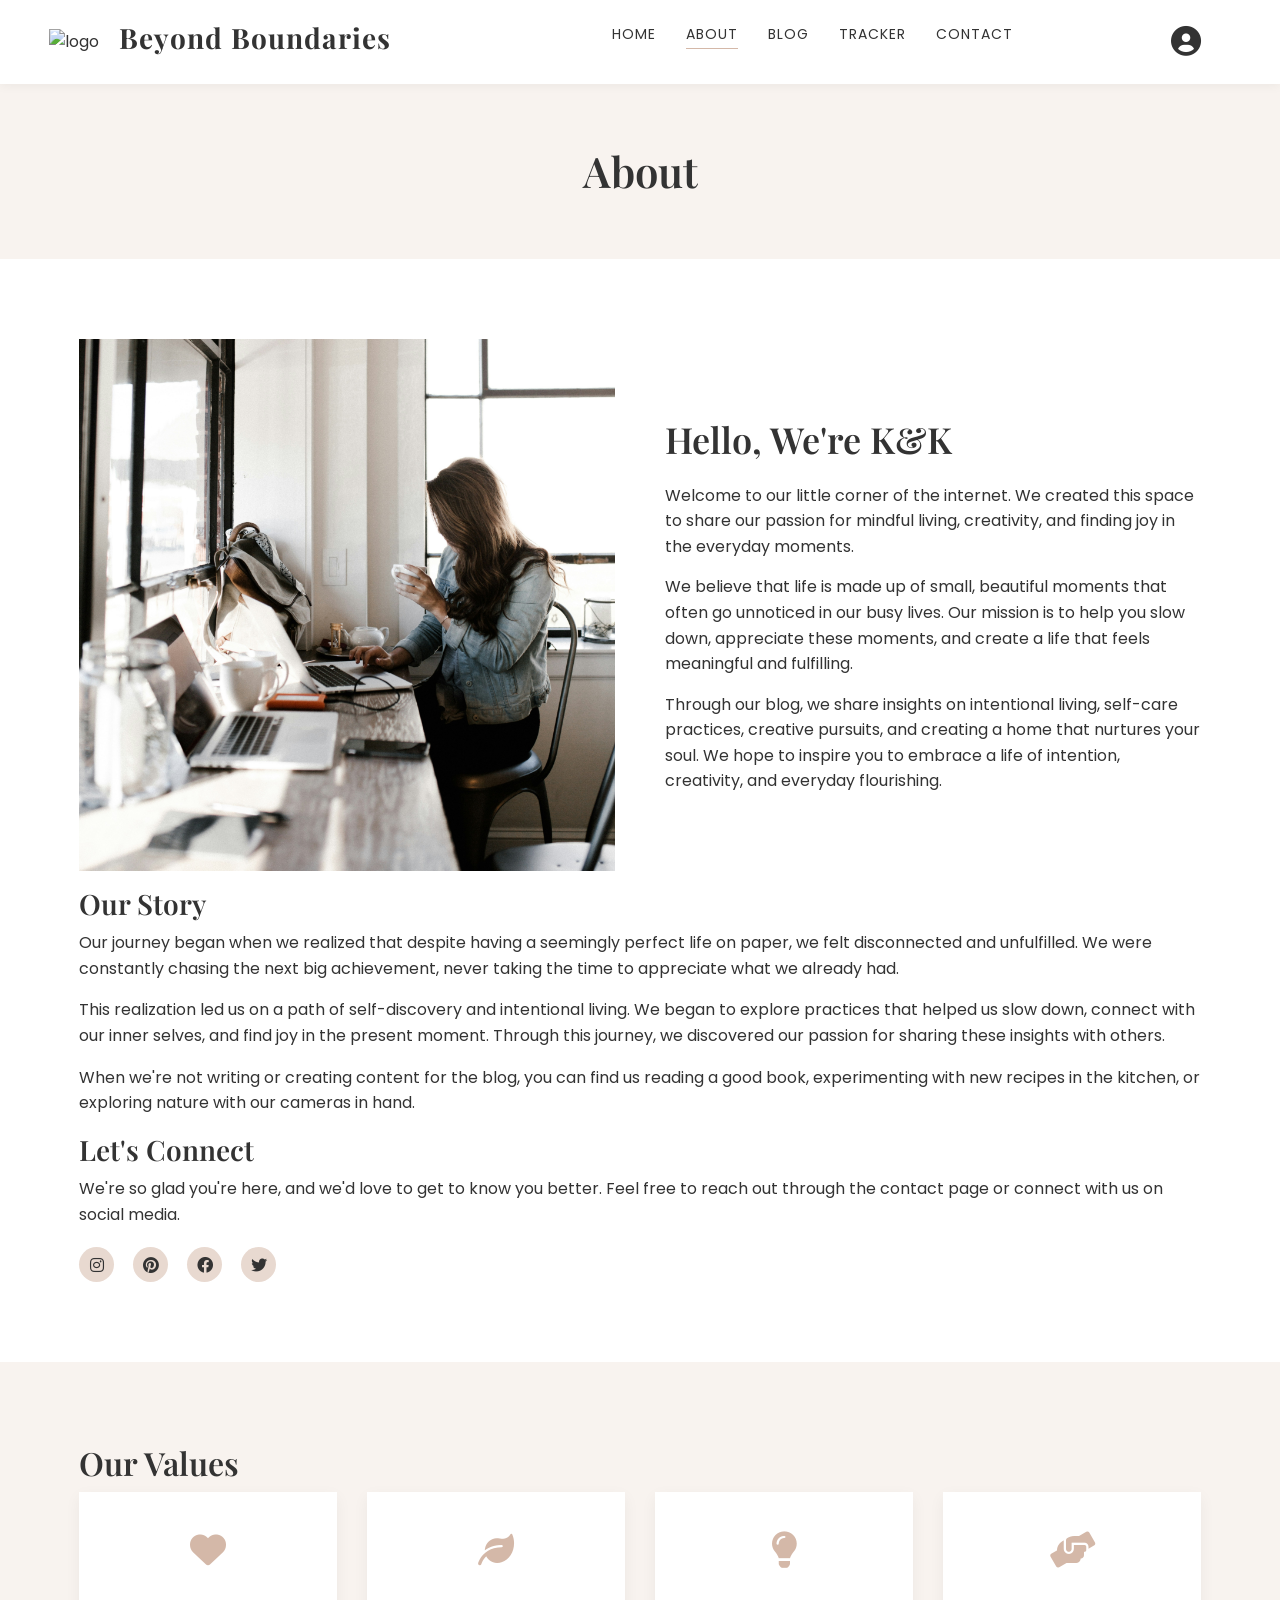
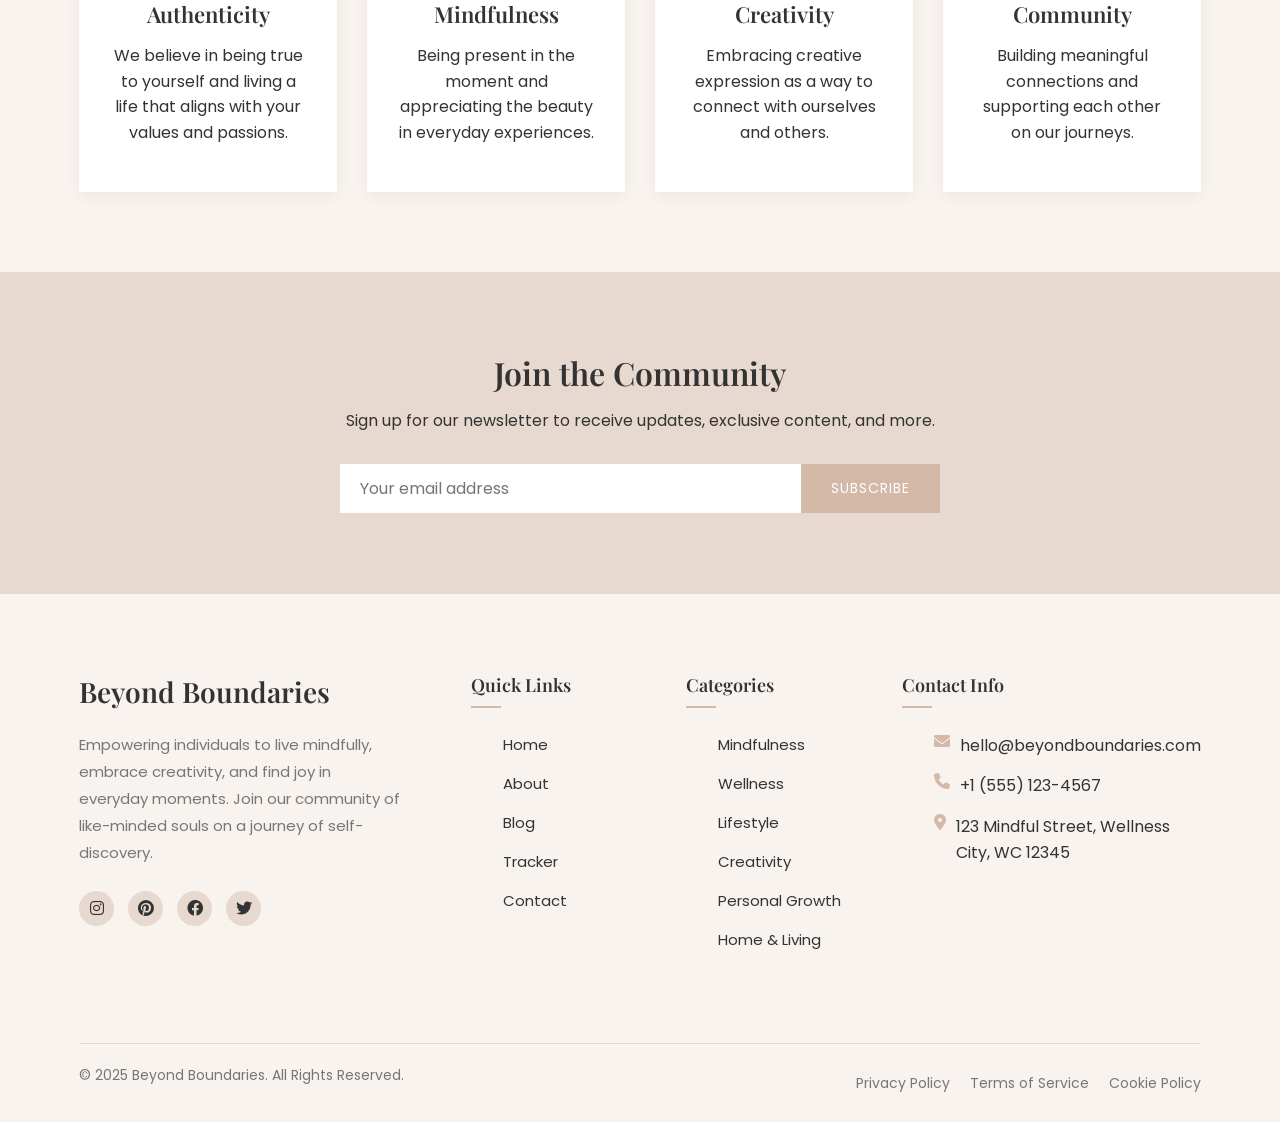
==== commit 7fbc36f8: "Latest Updates" ====
--- a/about.html
+++ b/about.html
@@ -1,86 +1,120 @@
 <!DOCTYPE html>
 <html lang="en">
 <head>
+    <!-- Meta tags for character encoding and responsive viewport -->
     <meta charset="UTF-8">
     <meta name="viewport" content="width=device-width, initial-scale=1.0">
-    <title>Beyond Boundaries</title>
+    
+    <title>About - Beyond Boundaries</title>
+
+    <!-- External CSS Dependencies -->
+    <!-- Bootstrap CSS for responsive grid and components -->
     <link href="https://cdn.jsdelivr.net/npm/bootstrap@5.3.0/dist/css/bootstrap.min.css" rel="stylesheet">
+    <!-- Custom styles -->
     <link rel="stylesheet" href="css/style.css">
-    <link rel="shortcut icon" href="/images/logoimage.jpeg" type="image/x-icon">
+    <!-- Favicon -->
+    <link rel="shortcut icon" href="images/logoimage.jpeg" type="image/x-icon">
+    
+    <!-- Google Fonts -->
     <link rel="preconnect" href="https://fonts.googleapis.com">
     <link rel="preconnect" href="https://fonts.gstatic.com" crossorigin>
     <link href="https://fonts.googleapis.com/css2?family=Playfair+Display:wght@400;500;600;700&family=Poppins:wght@300;400;500&display=swap" rel="stylesheet">
+    
+    <!-- Font Awesome for icons -->
     <link rel="stylesheet" href="https://cdnjs.cloudflare.com/ajax/libs/font-awesome/6.0.0-beta3/css/all.min.css">
 </head>
 <body>
-    <!-- Header - Use this same header in all pages -->
-    <header>
-        <div class="container">
-            <nav>
-                <div class="logo">
-                    <img src="images/logoimage.jpeg" alt="logo" width="60">
-                    <h1>Beyond Boundaries</h1>
-                </div>
-                <ul class="nav-links">
-                    <li><a href="index.html">Home</a></li>
-                    <li><a href="about.html">About</a></li>
-                    <li><a href="blog.html">Blog</a></li>
-                    <li><a href="tracker.html">Tracker</a></li>
-                    <li><a href="contact.html">Contact</a></li>
-                </ul>
-                <div class="hamburger">
-                    <span></span>
-                    <span></span>
-                    <span></span>
-                </div>
-            </nav>
-        </div>
-    </header>
-
+              <!------------------------- Header Section - Consistent across all pages ------------------------>
+   <header>
+    <div class="container">
+        <nav>
+            <!-- Logo and Site Title -->
+            <div class="logo">
+                <a href="/index.html"><img src="images/logoimage.jpeg" alt="logo" width="60"></a>
+                <h1>Beyond Boundaries</h1>
+            </div>
+            
+            <!-- Navigation Links -->
+            <ul class="nav-links">
+                <li><a href="index.html" data-i18n="home">Home</a></li>
+                <li><a href="about.html" data-i18n="about">About</a></li>
+                <li><a href="blog.html" data-i18n="blog">Blog</a></li>
+                <li><a href="tracker.html" data-i18n="tracker">Tracker</a></li>
+                <li><a href="contact.html" data-i18n="contact">Contact</a></li>
+            </ul>
+            <div class="user-profile">
+                <a href="profile.html" class="profile-icon">
+                    <i class="fas fa-user-circle fa-lg"></i>
+                </a>
+            </div>
+            <!-- Mobile Menu Hamburger Icon -->
+            <div class="hamburger">
+                <span></span>
+                <span></span>
+                <span></span>
+            </div>
+        </nav>
+    </div>
+</header>
+
+    <!-- Page Header -->
     <section class="page-header">
         <div class="container">
             <h1>About</h1>
         </div>
     </section>
 
+    <!-- Main About Content -->
     <section class="about-content">
         <div class="container">
-            <div class="about-grid">
-                <div class="about-img">
-                    <img src="/images/about.jpg" alt="About Khushi">
-                </div>
-                <div class="about-text">
-                    <h2>Hello, I'm Khushi</h2>
-                    <p>Welcome to my little corner of the internet. I created this space to share my passion for mindful living, creativity, and finding joy in the everyday moments.</p>
-                    <p>I believe that life is made up of small, beautiful moments that often go unnoticed in our busy lives. My mission is to help you slow down, appreciate these moments, and create a life that feels meaningful and fulfilling.</p>
-                    <p>Through my blog, I share insights on intentional living, self-care practices, creative pursuits, and creating a home that nurtures your soul. I hope to inspire you to embrace a life of intention, creativity, and everyday flourishing.</p>
-                    <h3>My Story</h3>
-                    <p>My journey began when I realized that despite having a seemingly perfect life on paper, I felt disconnected and unfulfilled. I was constantly chasing the next big achievement, never taking the time to appreciate what I already had.</p>
-                    <p>This realization led me on a path of self-discovery and intentional living. I began to explore practices that helped me slow down, connect with myself, and find joy in the present moment. Through this journey, I discovered my passion for sharing these insights with others.</p>
-                    <p>When I'm not writing or creating content for the blog, you can find me reading a good book, experimenting with new recipes in the kitchen, or exploring nature with my camera in hand.</p>
-                    <h3>Let's Connect</h3>
-                    <p>I'm so glad you're here, and I'd love to get to know you better. Feel free to reach out through the <a href="contact.html">contact page</a> or connect with me on social media.</p>
-                    <div class="social-links about-social">
-                        <a href="#"><i class="fab fa-instagram"></i></a>
-                        <a href="#"><i class="fab fa-pinterest"></i></a>
-                        <a href="#"><i class="fab fa-facebook"></i></a>
-                        <a href="#"><i class="fab fa-twitter"></i></a>
-                    </div>
-                </div>
-            </div>
-        </div>
-    </section>
-
+            <!-- Author Introduction -->
+            <div class="author-intro">
+                <div class="about-grid">
+                    <div class="about-img">
+                        <img src="./images/about.jpg" alt="About Khushi">
+                    </div>
+                    <div class="about-text">
+                        <h2>Hello, We're K&K</h2>
+                        <p>Welcome to our little corner of the internet. We created this space to share our passion for mindful living, creativity, and finding joy in the everyday moments.</p>
+                        <p>We believe that life is made up of small, beautiful moments that often go unnoticed in our busy lives. Our mission is to help you slow down, appreciate these moments, and create a life that feels meaningful and fulfilling.</p>
+                        <p>Through our blog, we share insights on intentional living, self-care practices, creative pursuits, and creating a home that nurtures your soul. We hope to inspire you to embrace a life of intention, creativity, and everyday flourishing.</p>
+                    </div>
+                </div>
+            </div>
+
+            <!-- Mission Statement -->
+            <div class="mission">
+                <h3>Our Story</h3>
+                <p>Our journey began when we realized that despite having a seemingly perfect life on paper, we felt disconnected and unfulfilled. We were constantly chasing the next big achievement, never taking the time to appreciate what we already had.</p>
+                <p>This realization led us on a path of self-discovery and intentional living. We began to explore practices that helped us slow down, connect with our inner selves, and find joy in the present moment. Through this journey, we discovered our passion for sharing these insights with others.</p>
+            </div>
+
+            <!-- Journey Timeline -->
+            <div class="timeline">
+                <p>When we're not writing or creating content for the blog, you can find us reading a good book, experimenting with new recipes in the kitchen, or exploring nature with our cameras in hand.</p>
+                <h3>Let's Connect</h3>
+                <p>We're so glad you're here, and we'd love to get to know you better. Feel free to reach out through the <a href="contact.html">contact page</a> or connect with us on social media.</p>
+                <div class="social-links about-social">
+                    <a href="#"><i class="fab fa-instagram"></i></a>
+                    <a href="#"><i class="fab fa-pinterest"></i></a>
+                    <a href="#"><i class="fab fa-facebook"></i></a>
+                    <a href="#"><i class="fab fa-twitter"></i></a>
+                </div>
+            </div>
+        </div>
+    </section>
+
+    <!-- Values Section -->
     <section class="values">
         <div class="container">
-            <h2 class="section-title">My Values</h2>
+            <h2 class="section-title">Our Values</h2>
             <div class="values-grid">
                 <div class="value-item">
                     <div class="value-icon">
                         <i class="fas fa-heart"></i>
                     </div>
                     <h3>Authenticity</h3>
-                    <p>I believe in being true to yourself and living a life that aligns with your values and passions.</p>
+                    <p>We believe in being true to yourself and living a life that aligns with your values and passions.</p>
                 </div>
                 <div class="value-item">
                     <div class="value-icon">
@@ -107,11 +141,12 @@
         </div>
     </section>
 
+    <!-- Newsletter Subscription Section -->
     <section class="newsletter">
         <div class="container">
             <div class="newsletter-content">
                 <h2>Join the Community</h2>
-                <p>Sign up for my newsletter to receive updates, exclusive content, and more.</p>
+                <p>Sign up for our newsletter to receive updates, exclusive content, and more.</p>
                 <form class="newsletter-form">
                     <input type="email" placeholder="Your email address" required>
                     <button type="submit" class="btn">Subscribe</button>
@@ -120,8 +155,8 @@
         </div>
     </section>
 
-    <!-- Footer - Use this same footer in all pages -->
-    <footer>
+     <!---------------------------- Footer Section - Consistent across all pages ------------------------------->
+     <footer>
         <div class="container">
             <div class="footer-content">
                 <div class="footer-about">
@@ -130,10 +165,10 @@
                     </div>
                     <p>Empowering individuals to live mindfully, embrace creativity, and find joy in everyday moments. Join our community of like-minded souls on a journey of self-discovery.</p>
                     <div class="social-links">
-                        <a href="#"><i class="fab fa-instagram"></i></a>
-                        <a href="#"><i class="fab fa-pinterest"></i></a>
-                        <a href="#"><i class="fab fa-facebook"></i></a>
-                        <a href="#"><i class="fab fa-twitter"></i></a>
+                        <a href="https://www.instagram.com/beyondboundaries_blog" target="_blank" rel="noopener noreferrer"><i class="fab fa-instagram"></i></a>
+                        <a href="https://www.pinterest.com/beyondboundaries" target="_blank" rel="noopener noreferrer"><i class="fab fa-pinterest"></i></a>
+                        <a href="https://www.facebook.com/beyondboundaries" target="_blank" rel="noopener noreferrer"><i class="fab fa-facebook"></i></a>
+                        <a href="https://twitter.com/beyond_bounds" target="_blank" rel="noopener noreferrer"><i class="fab fa-twitter"></i></a>
                     </div>
                 </div>
 
@@ -154,11 +189,12 @@
                     <h3>Categories</h3>
                     <div class="footer-links">
                         <ul>
-                            <li><a href="#">Mindfulness</a></li>
-                            <li><a href="#">Wellness</a></li>
-                            <li><a href="#">Lifestyle</a></li>
-                            <li><a href="#">Creativity</a></li>
-                            <li><a href="#">Personal Growth</a></li>
+                            <li><a href="categories/mindfulness.html">Mindfulness</a></li>
+                            <li><a href="categories/wellness.html">Wellness</a></li>
+                            <li><a href="categories/lifestyle.html">Lifestyle</a></li>
+                            <li><a href="categories/creativity.html">Creativity</a></li>
+                            <li><a href="categories/personal-growth.html">Personal Growth</a></li>
+                            <li><a href="categories/home.html">Home & Living</a></li>
                         </ul>
                     </div>
                 </div>
@@ -184,7 +220,7 @@
 
             <div class="footer-bottom">
                 <div class="copyright">
-                    <p>&copy; 2023 Beyond Boundaries. All Rights Reserved.</p>
+                    <p>&copy; 2025 Beyond Boundaries. All Rights Reserved.</p>
                 </div>
                 <div class="footer-bottom-links">
                     <a href="#">Privacy Policy</a>
@@ -195,7 +231,10 @@
         </div>
     </footer>
 
-    <script src="js/script.js"></script>
+
+    <!-- JavaScript Dependencies -->
+    <script src="js/common.js"></script>
+    <script src="js/about.js"></script>
 </body>
 </html>
 
--- a/css/style.css
+++ b/css/style.css
@@ -1037,7 +1037,7 @@
     font-weight: bold;
     padding: 10px;
     background-color: var(--primary-color);
-    color: var(--white);
+    color: var(--black);
     border-radius: 5px;
 }
 
@@ -1197,6 +1197,65 @@
     padding: 15px;
     border-radius: 8px;
     margin-bottom: 15px;
+    transition: all 0.3s ease;
+}
+
+.habit-main {
+    display: flex;
+    justify-content: space-between;
+    align-items: center;
+}
+
+.habit-check {
+    display: flex;
+    align-items: center;
+    flex-grow: 1;
+}
+
+.habit-actions {
+    display: flex;
+    align-items: center;
+    gap: 15px;
+}
+
+.remove-habit-btn {
+    background: none;
+    border: none;
+    color: var(--text-color);
+    opacity: 0.6;
+    cursor: pointer;
+    padding: 5px;
+    display: flex;
+    align-items: center;
+    justify-content: center;
+    transition: all 0.3s ease;
+}
+
+.remove-habit-btn:hover {
+    opacity: 1;
+    color: #ff4444;
+    transform: scale(1.1);
+}
+
+.habit-item:hover .remove-habit-btn {
+    opacity: 0.8;
+}
+
+/* Animation for removing habits */
+.habit-item.removing {
+    transform: translateX(100%);
+    opacity: 0;
+}
+
+/* Responsive adjustments */
+@media (max-width: 768px) {
+    .habit-actions {
+        gap: 10px;
+    }
+    
+    .remove-habit-btn {
+        padding: 8px;
+    }
 }
 
 .mood-stats {
@@ -1233,11 +1292,42 @@
     z-index: 1000;
 }
 
-
-
-
-
-
-
-
-
+/* Profile Icon Styles */
+.user-profile {
+    display: flex;
+    align-items: center;
+    justify-content: center;
+}
+
+.profile-icon {
+    font-size: 1.5rem;
+    color: var(--text-color);
+    transition: all 0.3s ease;
+}
+
+.profile-icon:hover {
+    color: var(--accent-color);
+    transform: scale(1.1);
+}
+
+/* Make profile icon responsive */
+@media (max-width: 768px) {
+    .profile-icon {
+        font-size: 1.3rem;
+    }
+}
+
+@media (max-width: 480px) {
+    .profile-icon {
+        font-size: 1.2rem;
+    }
+}
+
+
+
+
+
+
+
+
+
